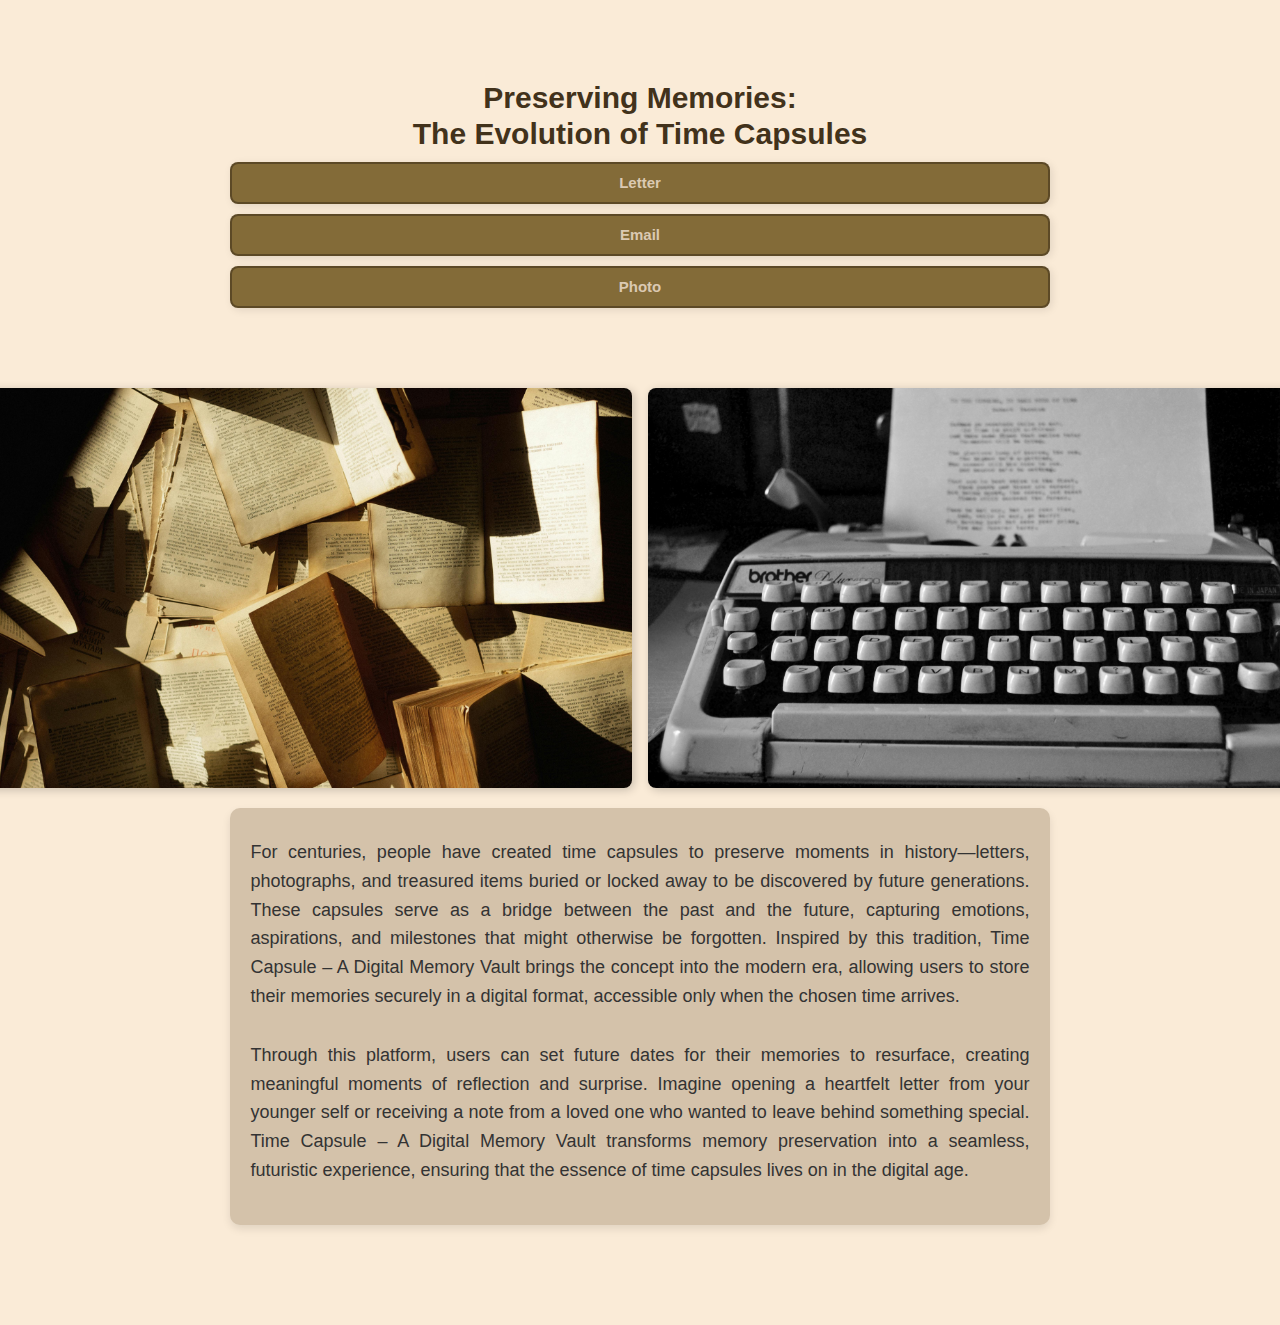
==== about.html @ 298481c6 "new" ====
<!DOCTYPE html>
<html lang="en">
<head>
    <meta charset="UTF-8">
    <meta name="viewport" content="width=device-width, initial-scale=1.0">
    <title>About</title>
    <link rel="stylesheet" href="style.css">
</head>
<body>
    <! ---About --- >

    <section class="package" id="package">
        <div class="title">
            <h2>Preserving Memories: <br> The Evolution of Time Capsules</h2>
            <h4>Letter</h4>
            <h4>Email</h4>
            <h4>Photo</h4>

        </div>

        <div class="about-section">
            <div class="box">
                <div class="thum">
                    <img src="img3.jpg">
                    <img src="img2.jpg">
                </div>
            </div>

        </div>
        <div class="para">
            <p>For centuries, people have created time capsules to preserve moments in history—letters, photographs, and treasured items buried or locked away to be discovered by future generations. These capsules serve as a bridge between the past and the future, capturing emotions, aspirations, and milestones that might otherwise be forgotten. Inspired by this tradition, Time Capsule – A Digital Memory Vault brings the concept into the modern era, allowing users to store their memories securely in a digital format, accessible only when the chosen time arrives.</p>
            <p>Through this platform, users can set future dates for their memories to resurface, creating meaningful moments of reflection and surprise. Imagine opening a heartfelt letter from your younger self or receiving a note from a loved one who wanted to leave behind something special. Time Capsule – A Digital Memory Vault transforms memory preservation into a seamless, futuristic experience, ensuring that the essence of time capsules lives on in the digital age.</p>
        </div>
    </section>
</body>
</html>
---- style.css ----
*{
    padding: 0;
    margin: 0;
    box-sizing: border-box;
    
    font-family: 'Open Sans' , sans-serif;
    text-decoration: none;
    list-style: none;
    scroll-behavior: smooth;
}
body{
    background: rgb(250, 235, 215);
    color: rgb(211, 194, 172);
}
header{
    position: fixed;
    top: 0;
    right: 0;
    width: 100%;
    z-index: 1000;
    display: flex;
    align-items: center;
    justify-content: space-between;
    background: transparent;
    padding: 30px 18%;
    transition: ease .40s;
}

.logo{
    font-size: 30px;
    font-weight: 700;
    letter-spacing: 0.5px;
    color: rgb(66, 50, 27);

}
.navbar{
    display: flex;
}
.navbar a{
    color:  rgb(211, 194, 172);
    font-size: 15px;
    font-weight: 450;
    padding: 10px 22px;
    border-radius: 4px;
    transition: ease .40s;
}
.navbar a:hover{
    background: rgb(131, 107, 56);
    color: rgb(255, 255, 255);
    box-shadow: 5px 10px 30px rgb(250, 235, 215 / 20%);
    border-radius: 4px;

}
#menu-icon{
    color: rgb(56, 39, 17);
    font-size: 35px;
    z-index: 10001;
    cursor: pointer;
    display: none;

}

section{
    padding: 80px 18%;
}
.home{
    position: relative;
    width: 100%;
    height: 100vh;
    background: url(../img1.jpg); 
    background-size: cover;
    background-position: center;
    display: grid;
    grid-template-columns: repeat(1, 1fr);
    align-items: center;
}

.home-text h1{
    font-size: 45px;
    line-height: 1.2;
    color: antiquewhite;
    font-family: 'Paytone One' , sans-serif;
    letter-spacing: 4px;
    margin-bottom: 20px;

}
.home-text p{

    color: antiquewhite;
    font-size: 20px;
    font-weight: 400;
    line-height: 38px;
    margin-bottom: 50px;
}
.home-btn{
    display: inline-block;
    font-size: 16px;
    padding: 15px 30px;
    background: rgb(131, 107, 56);
    color: antiquewhite;
    border-radius: 4px;
    transition: ease .40s;
}
.home-btn:hover{
    background: antiquewhite;
    transform: scale(1.1);
    color: rgb(66, 50, 27);
}

.title{
    text-align: center;
}
.title h2{
    font-size: 30px;
    line-height: 1.2;
    color: rgb(66, 50, 27);
}
.about-section{
    display: flex;
    justify-content: center;
    flex-wrap: wrap;
    gap: 2rem;
    align-items: center;
    margin-top: 5rem;
}

.thum {
    display: flex;
    justify-content: center;
    align-items: center;
    gap: 1rem; 
}
.thum img {
    width: 700px;  
    height: 400px; 
    object-fit: cover; 
    border-radius: 8px; 
    box-shadow: 2px 2px 10px rgba(0, 0, 0, 0.2); 
}   

.title h4 {
    font-size: 15px;
    line-height: 1.2;
    color: rgb(219, 201, 178); 
    background-color: rgb(131, 107, 56); 
    border: 2px solid rgba(66, 50, 27, 0.6); 
    padding: 10px 20px; 
    border-radius: 8px;
    margin: 10px 0;
    text-align: center; 
    box-shadow: 2px 2px 8px rgba(0, 0, 0, 0.1); 
    font-weight: bold; 
}
.title h4:hover {
    background-color: rgb(92, 70, 42);
    color: antiquewhite; 
    cursor: pointer; 
    transform: scale(1.05);
    transition: all 0.3s ease; 
}

.para {
    padding-top: 50px;
    background-color: rgb(212, 194, 170); 
    border-radius: 10px; 
    padding: 20px; 
    margin: 20px 0; 
    box-shadow: 0 4px 8px rgba(0, 0, 0, 0.1); 
    max-width: 1500px; 
    margin-left: auto; 
    margin-right: auto; 
    font-family: 'Arial', sans-serif; 
}
.para p {
    padding-top: 10px;
    font-size: 18px; /* Adjust font size for readability */
    line-height: 1.6; /* Increase line height for better text spacing */
    color: #333; /* Darker text color for better contrast */
    text-align: justify; /* Justify the text for a cleaner look */
    font-weight: normal; /* Regular weight for normal text */
    margin-bottom: 20px; /* Space between paragraphs */
}
.para:hover {
    background-color: rgb(201, 180, 152); /* Slightly darker background on hover */
    transform: scale(1.02); /* Slight zoom-in effect */
    transition: all 0.3s ease; /* Smooth transition */
}
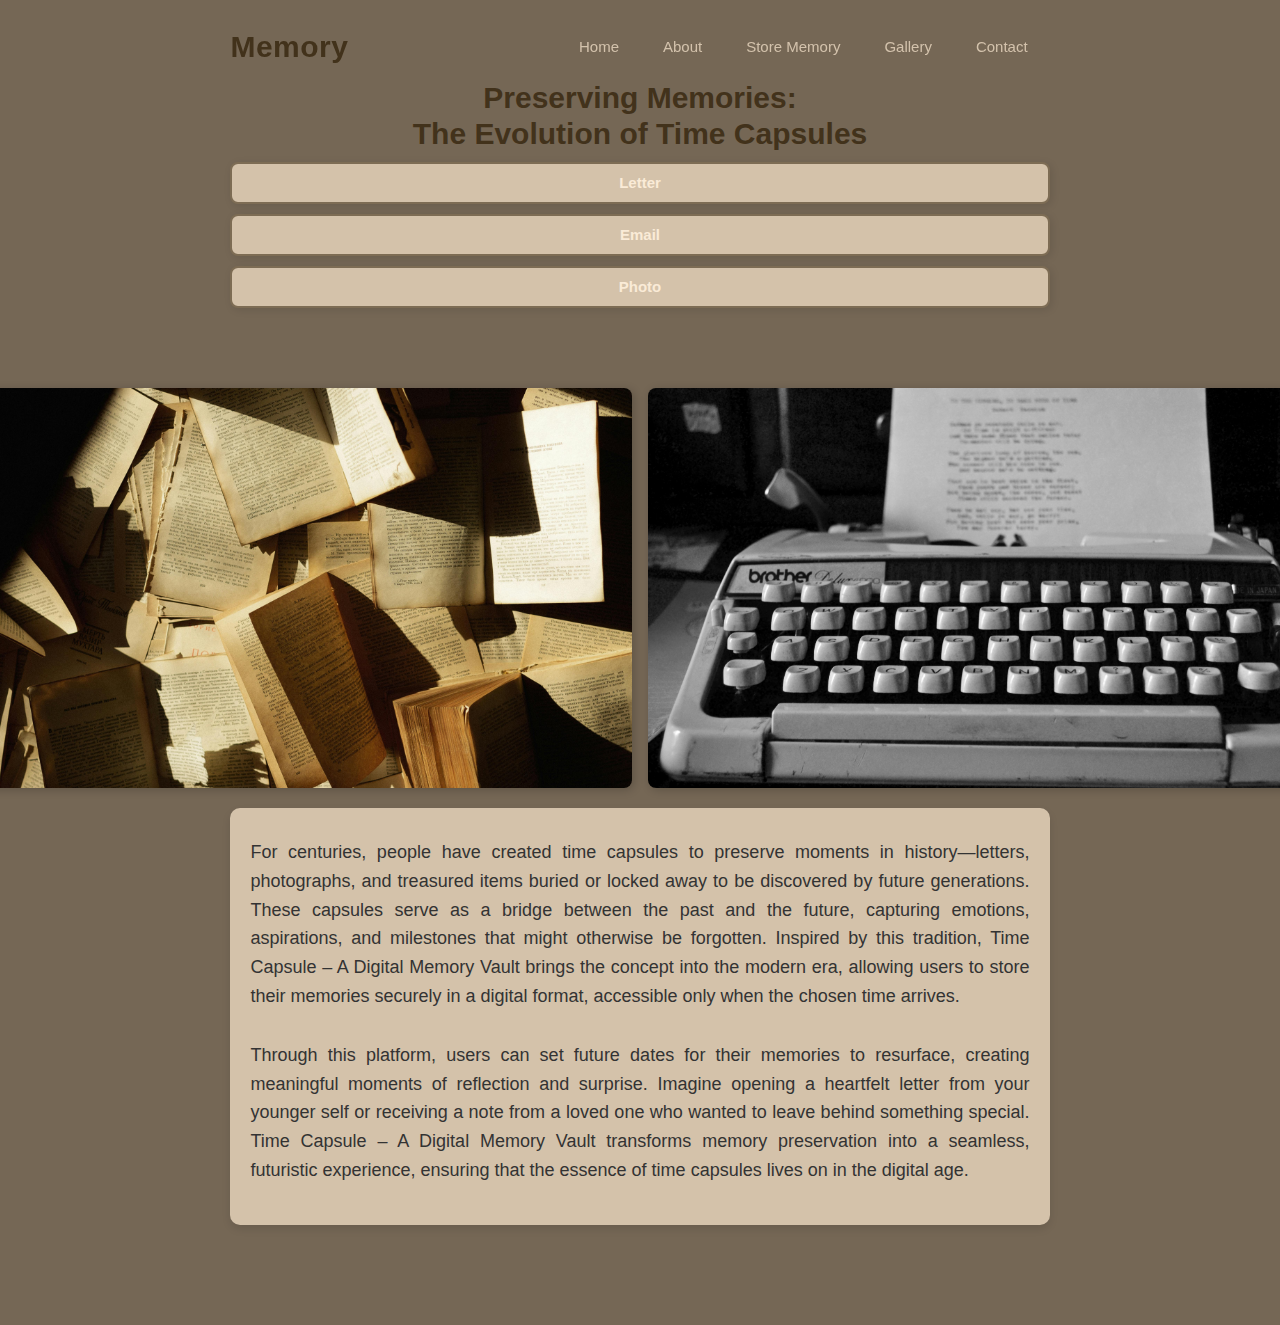
==== commit 4a8cd7f0: "last" ====
--- a/about.html
+++ b/about.html
@@ -3,10 +3,22 @@
 <head>
     <meta charset="UTF-8">
     <meta name="viewport" content="width=device-width, initial-scale=1.0">
-    <title>About</title>
+    <title>Time Vault - About</title>
     <link rel="stylesheet" href="style.css">
 </head>
 <body>
+    <! --- Navbar --- >
+    <header>
+        <a href="index.html" class="logo">Memory</a>
+        <div class="bx bx-menu" id="menu-icon"></div>
+        <ul class="navbar">
+            <li><a href="index.html">Home</a></li>
+            <li><a href="about.html">About</a></li>
+            <li><a href="storememory.html">Store Memory</a></li>
+            <li><a href="gallery.html">Gallery</a></li>
+            <li><a href="contact.html">Contact</a></li>
+        </ul>
+    </header>
     <! ---About --- >
 
     <section class="package" id="package">
--- a/style.css
+++ b/style.css
@@ -9,7 +9,7 @@
     scroll-behavior: smooth;
 }
 body{
-    background: rgb(250, 235, 215);
+    background: rgb(117, 103, 85);
     color: rgb(211, 194, 172);
 }
 header{
@@ -141,8 +141,8 @@
 .title h4 {
     font-size: 15px;
     line-height: 1.2;
-    color: rgb(219, 201, 178); 
-    background-color: rgb(131, 107, 56); 
+    color: antiquewhite; 
+    background-color: rgb(212, 194, 170); 
     border: 2px solid rgba(66, 50, 27, 0.6); 
     padding: 10px 20px; 
     border-radius: 8px;
@@ -173,15 +173,232 @@
 }
 .para p {
     padding-top: 10px;
-    font-size: 18px; /* Adjust font size for readability */
-    line-height: 1.6; /* Increase line height for better text spacing */
-    color: #333; /* Darker text color for better contrast */
-    text-align: justify; /* Justify the text for a cleaner look */
-    font-weight: normal; /* Regular weight for normal text */
-    margin-bottom: 20px; /* Space between paragraphs */
+    font-size: 18px; 
+    line-height: 1.6;
+    color: #333; 
+    text-align: justify; 
+    font-weight: normal; 
+    margin-bottom: 20px; 
 }
 .para:hover {
-    background-color: rgb(201, 180, 152); /* Slightly darker background on hover */
-    transform: scale(1.02); /* Slight zoom-in effect */
-    transition: all 0.3s ease; /* Smooth transition */
-}+    background-color: rgb(201, 180, 152); 
+    transform: scale(1.02);
+    transition: all 0.3s ease; 
+}
+
+
+/* Gallery section */
+
+
+.gallery_title {
+    text-align: center;
+    margin: 30px 0;
+}
+.gallery_title h2 {
+    font-size: 28px;
+    color: rgb(66, 50, 27);
+}
+
+
+.gallery-content {
+    max-width: 800px;
+    margin: 0 auto;
+    padding: 20px;
+    text-align: justify;
+    background-color: #ddd5c0;
+    border-radius: 10px;
+    box-shadow: 0 4px 8px rgba(0, 0, 0, 0.1);
+}
+.gallery-content p {
+    font-size: 18px;
+    line-height: 1.6;
+    margin-bottom: 20px;
+}
+
+
+.gallery-grid {
+    display: grid;
+    grid-template-columns: repeat(auto-fit, minmax(300px, 1fr));
+    gap: 20px;
+    padding: 20px;
+    max-width: 1000px;
+    margin: 0 auto;
+}
+
+
+.gallery-item {
+    background-color: white;
+    border-radius: 10px;
+    padding: 15px;
+    text-align: center;
+    box-shadow: 0 4px 8px rgba(0, 0, 0, 0.2);
+    transition: transform 0.3s ease-in-out;
+}
+.gallery-item:hover {
+    transform: scale(1.05);
+}
+.gallery-item img {
+    width: 100%;
+    height: 200px;
+    object-fit: cover;
+    border-radius: 8px;
+}
+.gallery-item p {
+    font-size: 16px;
+    padding-top: 10px;
+}
+
+
+/* Store memory */
+
+
+.capsule-options {
+    display: flex;
+    justify-content: space-around;
+    margin: 30px 0;
+}
+
+
+.capsule-category {
+    text-align: center;
+    background-color: #f4f4f4;
+    padding: 15px;
+    border-radius: 8px;
+    width: 30%;
+    box-shadow: 0 4px 8px rgba(0, 0, 0, 0.2);
+}
+
+
+.capsule-category img {
+    max-width: 100%;
+    height: auto;
+    border-radius: 8px;
+    margin: 15px 0;
+}
+
+
+.capsule-category h3 {
+    font-size: 1.5em;
+    color: #443e2f;
+}
+
+
+.capsule-category p {
+    font-size: 1em;
+    color: #555;
+    padding: 0 10px;
+}
+
+/* Contact page */
+
+.contact_para {
+    padding-top: 50px;
+    background-color: rgb(212, 194, 170); 
+    border-radius: 10px; 
+    padding: 20px; 
+    margin: 20px 0; 
+    box-shadow: 0 4px 8px rgba(0, 0, 0, 0.1); 
+    max-width: 1500px; 
+    margin-left: auto; 
+    margin-right: auto; 
+    font-family: 'Arial', sans-serif;
+    margin-top: 120px; /* Adjust this based on your header height */
+}
+
+
+.contact_para p{
+    padding-top: 10px;
+    font-size: 18px; 
+    line-height: 1.6;
+    color: #333; 
+    text-align: justify; 
+    font-weight: normal; 
+    margin-bottom: 20px; 
+
+}
+.contact_para:hover{
+    background-color: rgb(201, 180, 152); 
+    transform: scale(1.02);
+    transition: all 0.3s ease; 
+
+}
+.contact-form {
+    display: flex;
+    justify-content: center;
+    margin: 20px;
+    padding: 0 15px;
+}
+
+.contact-form form {
+    background: white;
+    padding: 20px;
+    border-radius: 8px;
+    box-shadow: 0 4px 8px rgba(0, 0, 0, 0.2);
+    text-align: center;
+    width: 100%;
+    max-width: 500px;  
+}
+
+.contact-form form input,
+.contact-form form button {
+    padding: 10px;
+    width: 100%;  
+    margin: 10px 0;
+    border-radius: 5px;
+    border: 1px solid #999;
+}
+
+.contact-form form button {
+    background-color: rgb(66, 50, 27);
+    color: white;
+    border: none;
+    cursor: pointer;
+}
+
+.contact-form form button:hover {
+    background-color: rgb(92, 70, 42);
+}
+
+.external-links {
+    text-align: center;
+    padding: 40px 20px; 
+    
+    border-radius: 8px;  
+    box-shadow: 0 4px 8px rgba(0, 0, 0, 0.1);  
+    margin-top: 40px;  
+}
+
+.external-links h3 {
+    font-size: 24px;  
+    color: rgb(66, 50, 27);  
+    font-weight: bold;  
+    margin-bottom: 20px;  
+}
+
+.external-links ul {
+    list-style: none;  
+    padding: 0;
+}
+
+.external-links ul li {
+    margin: 10px 0;  
+}
+
+.external-links a {
+    
+    color: rgb(66, 50, 27);  
+    font-weight: 500;  
+    font-size: 18px;  
+    transition: color 0.3s ease, transform 0.3s ease;  
+}
+
+.external-links a:hover {
+    text-decoration: underline;
+    color: rgb(228, 220, 210);  
+    transform: scale(1.05);  
+}
+
+.external-links a:focus {
+    outline: 2px solid rgb(92, 70, 42);  
+}
+
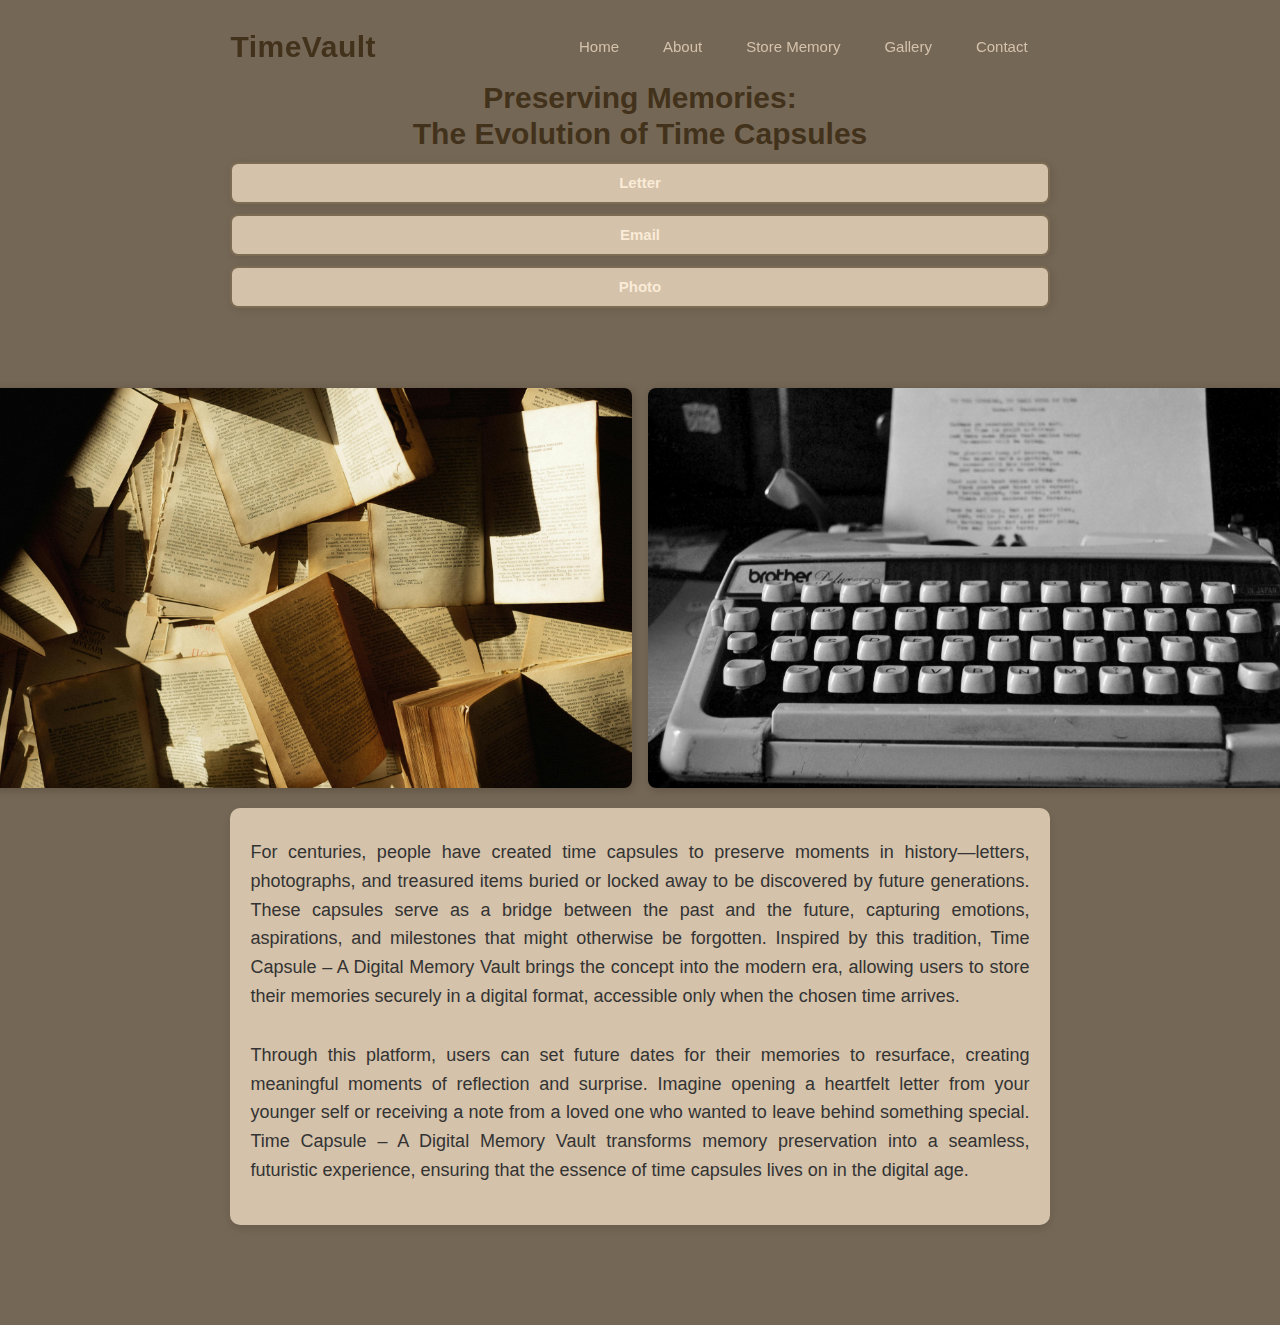
==== commit daf61a88: "last one" ====
--- a/about.html
+++ b/about.html
@@ -9,7 +9,7 @@
 <body>
     <! --- Navbar --- >
     <header>
-        <a href="index.html" class="logo">Memory</a>
+        <a href="index.html" class="logo">TimeVault</a>
         <div class="bx bx-menu" id="menu-icon"></div>
         <ul class="navbar">
             <li><a href="index.html">Home</a></li>
